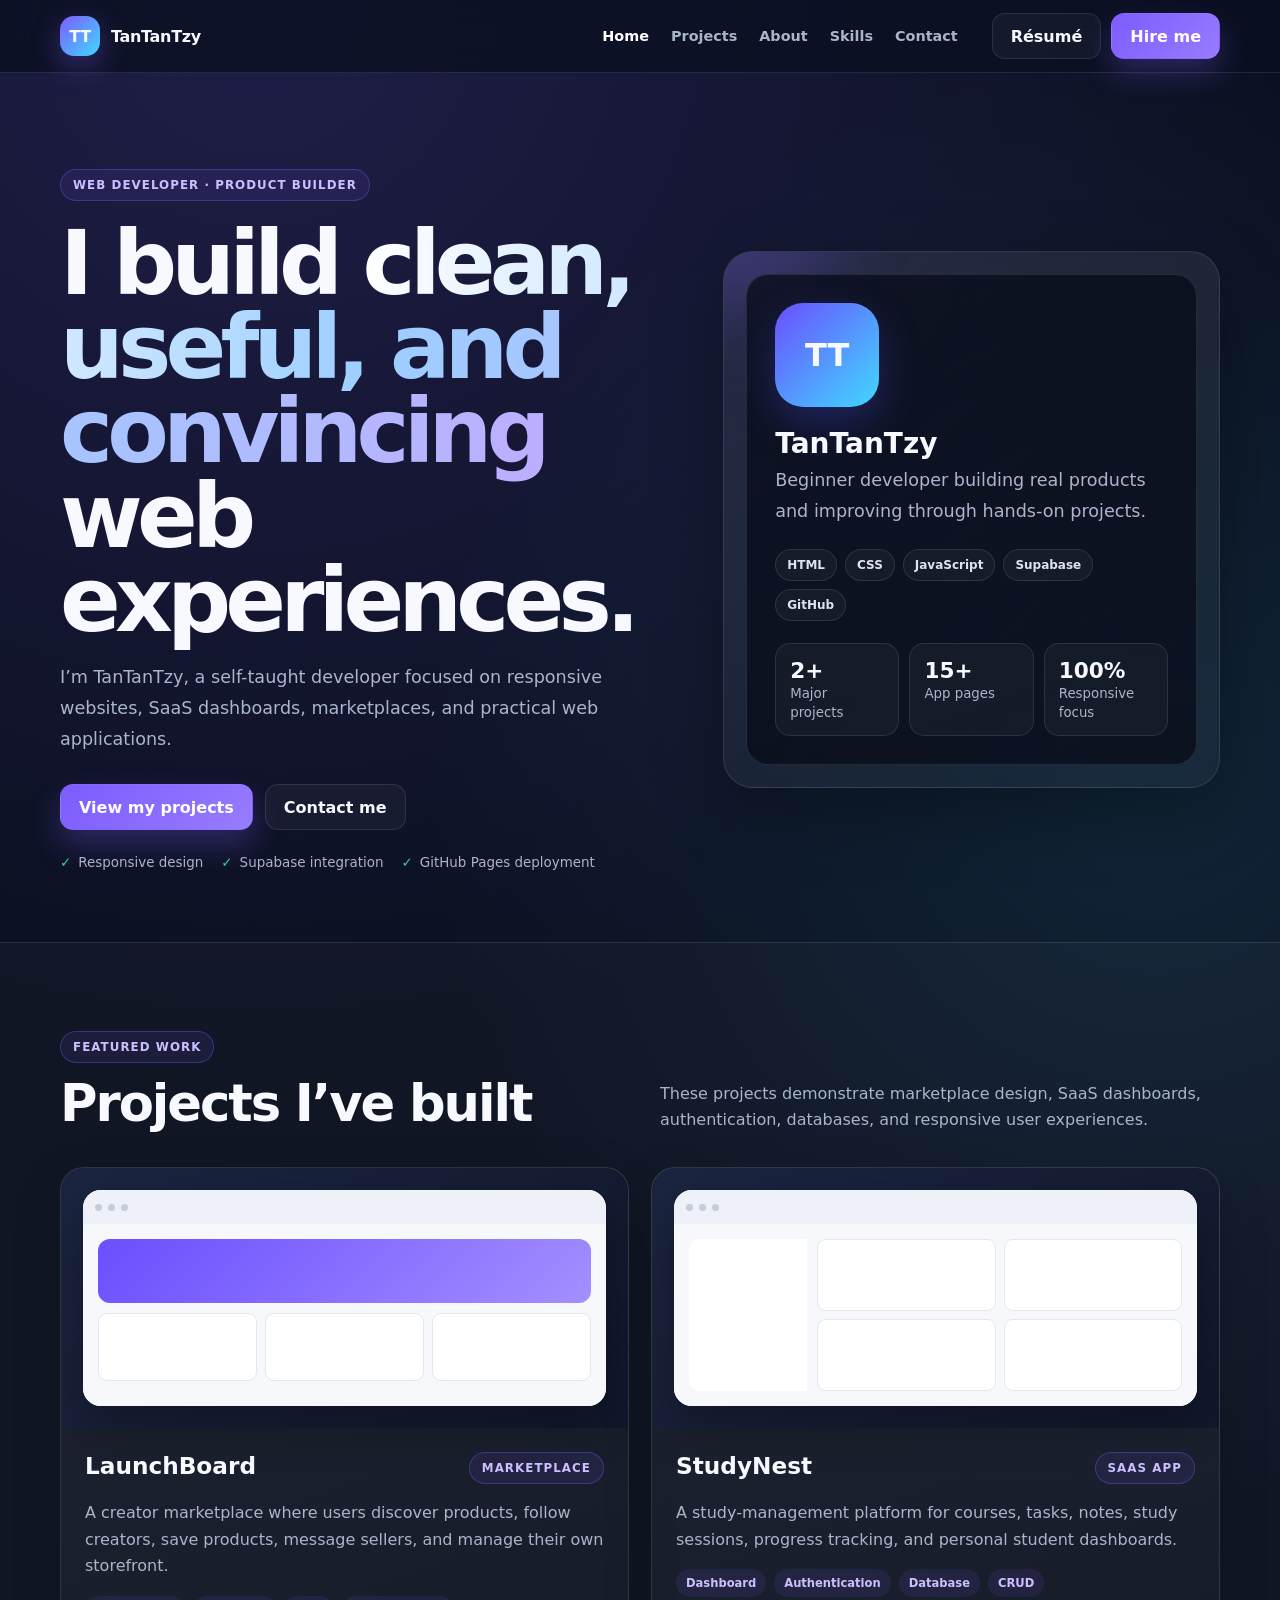
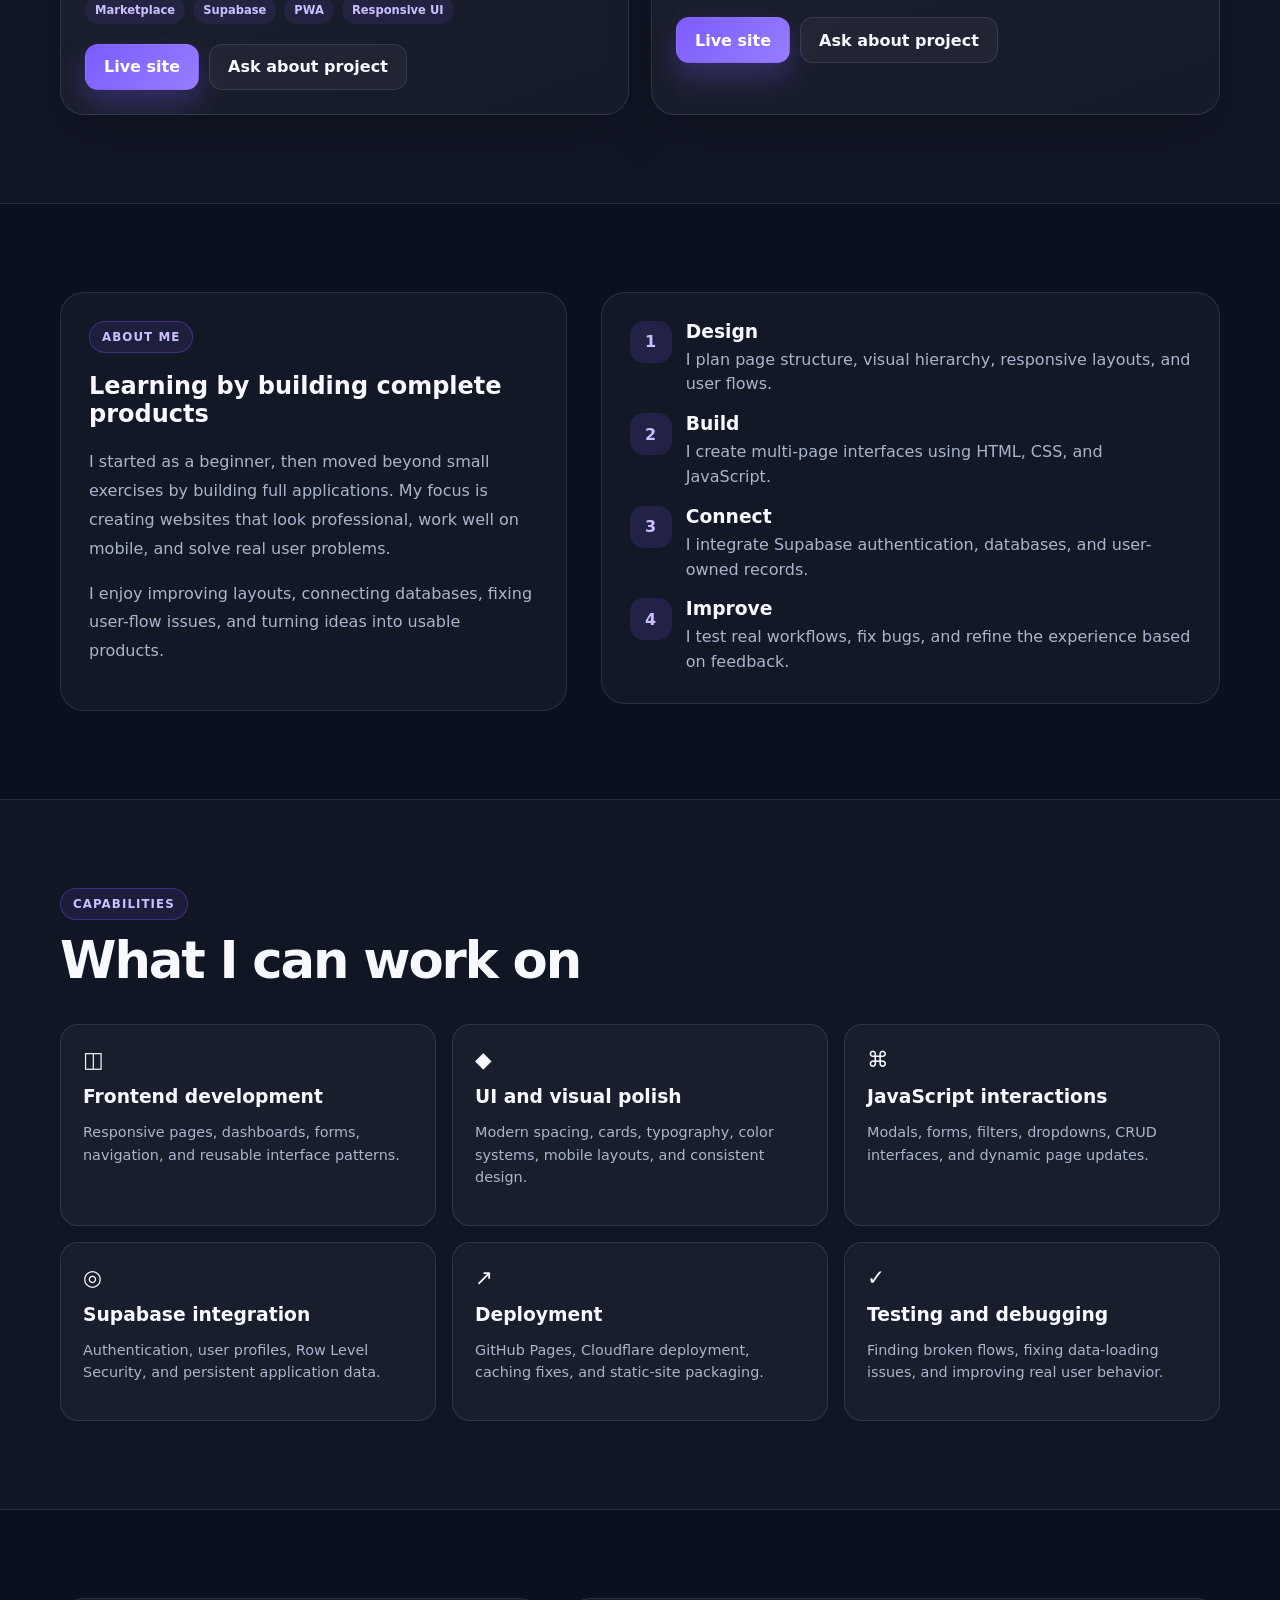
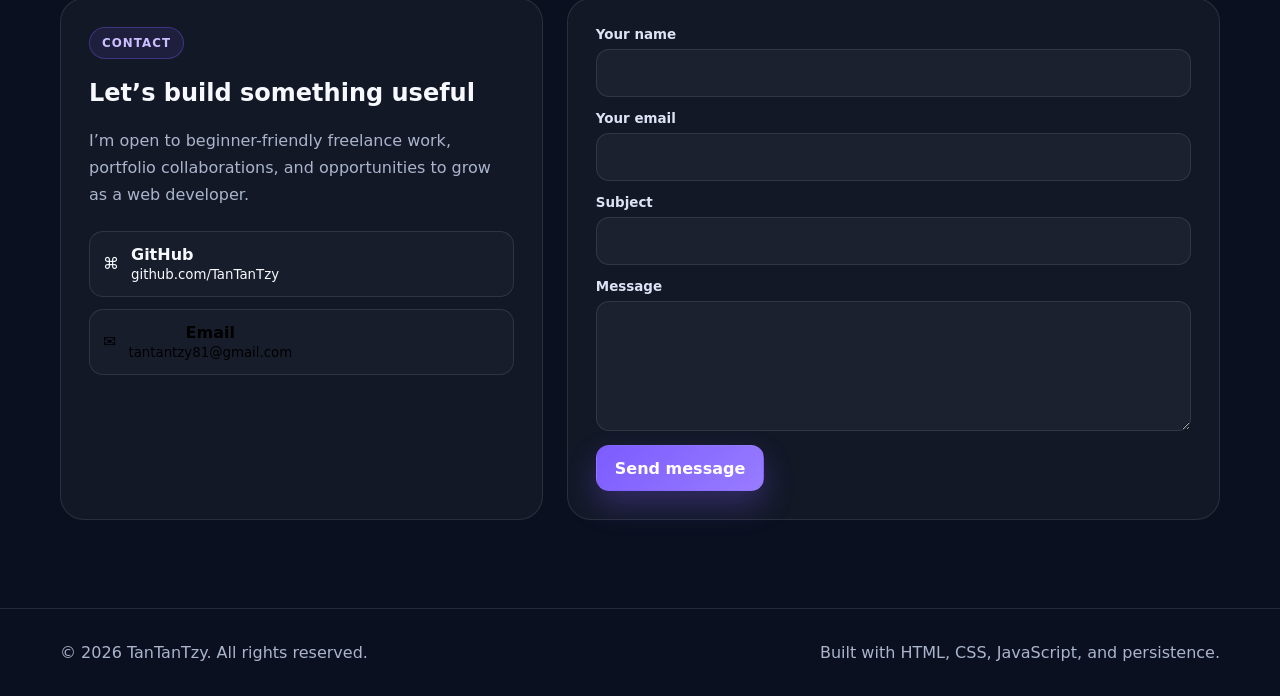
==== index.html @ c4285aac "Add files via upload" ====
<!doctype html>
<html lang="en">
<head>
  <meta charset="utf-8">
  <meta name="viewport" content="width=device-width,initial-scale=1">
  <meta name="description" content="TanTanTzy portfolio — web developer and creator of LaunchBoard and StudyNest.">
  <title>TanTanTzy — Web Developer Portfolio</title>
  <link rel="stylesheet" href="styles.css">
  <script defer src="app.js"></script>
</head>
<body>
<header class="topbar">
  <div class="container nav">
    <a class="brand" href="#home"><span class="brand-mark">TT</span>TanTanTzy</a>
    <nav class="navlinks">
      <a href="#home" class="active">Home</a>
      <a href="#projects">Projects</a>
      <a href="#about">About</a>
      <a href="#skills">Skills</a>
      <a href="#contact">Contact</a>
    </nav>
    <div class="nav-actions">
      <a class="btn btn-secondary" href="resume.html">Résumé</a>
      <a class="btn btn-primary" href="#contact">Hire me</a>
    </div>
  </div>
</header>

<main>
<section class="hero" id="home">
  <div class="container hero-grid">
    <div>
      <span class="eyebrow">Web developer · Product builder</span>
      <h1>I build <span class="gradient-text">clean, useful, and convincing</span> web experiences.</h1>
      <p>I’m TanTanTzy, a self-taught developer focused on responsive websites, SaaS dashboards, marketplaces, and practical web applications.</p>
      <div class="hero-actions">
        <a class="btn btn-primary" href="#projects">View my projects</a>
        <a class="btn btn-secondary" href="#contact">Contact me</a>
      </div>
      <div class="hero-meta">
        <span>Responsive design</span>
        <span>Supabase integration</span>
        <span>GitHub Pages deployment</span>
      </div>
    </div>
    <div class="hero-card">
      <div class="profile-panel">
        <div class="profile-avatar">TT</div>
        <h2>TanTanTzy</h2>
        <p>Beginner developer building real products and improving through hands-on projects.</p>
        <div class="skill-pills">
          <span>HTML</span><span>CSS</span><span>JavaScript</span><span>Supabase</span><span>GitHub</span>
        </div>
        <div class="profile-stats">
          <div class="profile-stat"><strong>2+</strong><small>Major projects</small></div>
          <div class="profile-stat"><strong>15+</strong><small>App pages</small></div>
          <div class="profile-stat"><strong>100%</strong><small>Responsive focus</small></div>
        </div>
      </div>
    </div>
  </div>
</section>

<section class="section section-soft" id="projects">
  <div class="container">
    <div class="section-head">
      <div><span class="eyebrow">Featured work</span><h2>Projects I’ve built</h2></div>
      <p>These projects demonstrate marketplace design, SaaS dashboards, authentication, databases, and responsive user experiences.</p>
    </div>

    <div class="project-grid">
      <article class="project-card">
        <div class="project-visual">
          <div class="browser">
            <div class="browser-bar"><i></i><i></i><i></i></div>
            <div class="browser-body"><div class="lb-hero"></div><div class="lb-grid"><span></span><span></span><span></span></div></div>
          </div>
        </div>
        <div class="project-copy">
          <div class="project-top"><h3>LaunchBoard</h3><span class="eyebrow">Marketplace</span></div>
          <p>A creator marketplace where users discover products, follow creators, save products, message sellers, and manage their own storefront.</p>
          <div class="tags"><span>Marketplace</span><span>Supabase</span><span>PWA</span><span>Responsive UI</span></div>
          <div class="project-actions">
            <a class="btn btn-primary" href="https://launchboard.chayentot.workers.dev" target="_blank" rel="noopener">Live site</a>
            <a class="btn btn-secondary" href="#contact">Ask about project</a>
          </div>
        </div>
      </article>

      <article class="project-card">
        <div class="project-visual">
          <div class="browser">
            <div class="browser-bar"><i></i><i></i><i></i></div>
            <div class="browser-body"><div class="sn-sidebar"></div><div class="sn-main"><span></span><span></span><span></span><span></span></div></div>
          </div>
        </div>
        <div class="project-copy">
          <div class="project-top"><h3>StudyNest</h3><span class="eyebrow">SaaS app</span></div>
          <p>A study-management platform for courses, tasks, notes, study sessions, progress tracking, and personal student dashboards.</p>
          <div class="tags"><span>Dashboard</span><span>Authentication</span><span>Database</span><span>CRUD</span></div>
          <div class="project-actions">
            <a class="btn btn-primary" href="https://tantantzy.github.io/studynest/" target="_blank" rel="noopener">Live site</a>
            <a class="btn btn-secondary" href="#contact">Ask about project</a>
          </div>
        </div>
      </article>
    </div>
  </div>
</section>

<section class="section" id="about">
  <div class="container about-grid">
    <article class="about-card">
      <span class="eyebrow">About me</span>
      <h2>Learning by building complete products</h2>
      <p>I started as a beginner, then moved beyond small exercises by building full applications. My focus is creating websites that look professional, work well on mobile, and solve real user problems.</p>
      <p>I enjoy improving layouts, connecting databases, fixing user-flow issues, and turning ideas into usable products.</p>
    </article>
    <article class="skills-card">
      <div class="timeline">
        <div class="timeline-item"><span class="timeline-dot">1</span><div><h3>Design</h3><p>I plan page structure, visual hierarchy, responsive layouts, and user flows.</p></div></div>
        <div class="timeline-item"><span class="timeline-dot">2</span><div><h3>Build</h3><p>I create multi-page interfaces using HTML, CSS, and JavaScript.</p></div></div>
        <div class="timeline-item"><span class="timeline-dot">3</span><div><h3>Connect</h3><p>I integrate Supabase authentication, databases, and user-owned records.</p></div></div>
        <div class="timeline-item"><span class="timeline-dot">4</span><div><h3>Improve</h3><p>I test real workflows, fix bugs, and refine the experience based on feedback.</p></div></div>
      </div>
    </article>
  </div>
</section>

<section class="section section-soft" id="skills">
  <div class="container">
    <div class="section-head"><div><span class="eyebrow">Capabilities</span><h2>What I can work on</h2></div></div>
    <div class="skills-grid">
      <article class="skill-card"><span>◫</span><h3>Frontend development</h3><p>Responsive pages, dashboards, forms, navigation, and reusable interface patterns.</p></article>
      <article class="skill-card"><span>◆</span><h3>UI and visual polish</h3><p>Modern spacing, cards, typography, color systems, mobile layouts, and consistent design.</p></article>
      <article class="skill-card"><span>⌘</span><h3>JavaScript interactions</h3><p>Modals, forms, filters, dropdowns, CRUD interfaces, and dynamic page updates.</p></article>
      <article class="skill-card"><span>◎</span><h3>Supabase integration</h3><p>Authentication, user profiles, Row Level Security, and persistent application data.</p></article>
      <article class="skill-card"><span>↗</span><h3>Deployment</h3><p>GitHub Pages, Cloudflare deployment, caching fixes, and static-site packaging.</p></article>
      <article class="skill-card"><span>✓</span><h3>Testing and debugging</h3><p>Finding broken flows, fixing data-loading issues, and improving real user behavior.</p></article>
    </div>
  </div>
</section>

<section class="section" id="contact">
  <div class="container contact-grid">
    <article class="contact-card">
      <span class="eyebrow">Contact</span>
      <h2>Let’s build something useful</h2>
      <p>I’m open to beginner-friendly freelance work, portfolio collaborations, and opportunities to grow as a web developer.</p>
      <div class="contact-list">
        <a class="contact-item" href="https://github.com/TanTanTzy" target="_blank" rel="noopener"><span>⌘</span><div><strong>GitHub</strong><br><small>github.com/TanTanTzy</small></div></a>
        <button class="contact-item" id="copyEmail" type="button"><span>✉</span><div><strong>Email</strong><br><small>tantantzy81@gmail.com</small></div></button>
      </div>
    </article>
    <form class="contact-form" id="contactForm">
      <div class="field"><label>Your name</label><input class="input" name="name" required></div>
      <div class="field"><label>Your email</label><input class="input" type="email" name="email" required></div>
      <div class="field"><label>Subject</label><input class="input" name="subject" required></div>
      <div class="field"><label>Message</label><textarea class="input" name="message" required></textarea></div>
      <button class="btn btn-primary" type="submit">Send message</button>
    </form>
  </div>
</section>
</main>

<footer class="footer">
  <div class="container footer-row">
    <span>© 2026 TanTanTzy. All rights reserved.</span>
    <span>Built with HTML, CSS, JavaScript, and persistence.</span>
  </div>
</footer>
</body>
</html>
---- styles.css ----
:root{
  --bg:#0b1020;
  --bg-soft:#11182c;
  --surface:#151d34;
  --surface-2:#1a2440;
  --text:#f7f9ff;
  --muted:#aab5cc;
  --line:rgba(255,255,255,.10);
  --primary:#7c5cff;
  --primary-2:#5e42e8;
  --cyan:#40d9ff;
  --green:#32d296;
  --shadow:0 24px 70px rgba(0,0,0,.32);
  --radius:24px;
}
*{box-sizing:border-box}
html{scroll-behavior:smooth}
body{
  margin:0;
  font-family:Inter,ui-sans-serif,system-ui,-apple-system,BlinkMacSystemFont,"Segoe UI",sans-serif;
  color:var(--text);
  background:
    radial-gradient(circle at 20% 0%,rgba(124,92,255,.18),transparent 26%),
    radial-gradient(circle at 90% 20%,rgba(64,217,255,.10),transparent 22%),
    var(--bg);
}
a{color:inherit;text-decoration:none}
img{display:block;max-width:100%}
button,input,textarea{font:inherit}
button{cursor:pointer}
.container{width:min(1160px,calc(100% - 32px));margin:auto}
.topbar{
  position:sticky;top:0;z-index:50;
  border-bottom:1px solid var(--line);
  background:rgba(11,16,32,.78);
  backdrop-filter:blur(16px);
}
.nav{min-height:72px;display:flex;align-items:center;gap:24px}
.brand{display:flex;align-items:center;gap:11px;font-weight:900;letter-spacing:-.02em}
.brand-mark{
  width:40px;height:40px;border-radius:14px;display:grid;place-items:center;
  background:linear-gradient(135deg,var(--primary),var(--cyan));
  box-shadow:0 10px 28px rgba(124,92,255,.35);
}
.navlinks{display:flex;align-items:center;gap:22px;margin-left:auto}
.navlinks a{font-size:.9rem;color:var(--muted);font-weight:750}
.navlinks a:hover,.navlinks a.active{color:#fff}
.nav-actions{display:flex;align-items:center;gap:10px;margin-left:10px}
.btn{
  min-height:46px;padding:0 18px;border-radius:13px;border:1px solid transparent;
  display:inline-flex;align-items:center;justify-content:center;gap:8px;
  font-weight:850;transition:.2s ease;
}
.btn:hover{transform:translateY(-2px)}
.btn-primary{background:linear-gradient(135deg,var(--primary),#987cff);color:#fff;box-shadow:0 14px 30px rgba(124,92,255,.28)}
.btn-secondary{border-color:var(--line);background:rgba(255,255,255,.04)}
.btn-ghost{background:transparent;border-color:var(--line)}
.hero{padding:96px 0 72px;overflow:hidden}
.hero-grid{display:grid;grid-template-columns:1.1fr .9fr;gap:56px;align-items:center}
.eyebrow{
  display:inline-flex;align-items:center;gap:8px;
  padding:8px 12px;border:1px solid rgba(124,92,255,.35);
  border-radius:999px;background:rgba(124,92,255,.10);
  color:#cbbfff;font-size:.74rem;font-weight:900;letter-spacing:.09em;text-transform:uppercase
}
.hero h1{font-size:clamp(3rem,7vw,5.8rem);line-height:.94;letter-spacing:-.065em;margin:20px 0}
.gradient-text{
  background:linear-gradient(90deg,#fff 0%,#9dcfff 45%,#bcaeff 100%);
  -webkit-background-clip:text;background-clip:text;color:transparent;
}
.hero p{max-width:650px;color:var(--muted);font-size:1.1rem;line-height:1.75}
.hero-actions{display:flex;flex-wrap:wrap;gap:12px;margin-top:30px}
.hero-meta{display:flex;flex-wrap:wrap;gap:18px;margin-top:25px;color:var(--muted);font-size:.84rem}
.hero-meta span::before{content:"✓";color:var(--green);font-weight:900;margin-right:7px}
.hero-card{
  position:relative;padding:22px;border:1px solid var(--line);border-radius:30px;
  background:linear-gradient(160deg,rgba(255,255,255,.08),rgba(255,255,255,.03));
  box-shadow:var(--shadow);overflow:hidden
}
.hero-card::before{
  content:"";position:absolute;inset:-30% auto auto -20%;width:220px;height:220px;border-radius:50%;
  background:rgba(124,92,255,.24);filter:blur(35px)
}
.profile-panel{position:relative;z-index:1;padding:28px;border-radius:22px;background:rgba(8,12,26,.76);border:1px solid var(--line)}
.profile-avatar{
  width:104px;height:104px;border-radius:28px;display:grid;place-items:center;
  background:linear-gradient(135deg,#6b4eff,#40d9ff);font-size:2rem;font-weight:900;
  box-shadow:0 16px 42px rgba(80,80,255,.28)
}
.profile-panel h2{font-size:1.75rem;margin:20px 0 5px}
.profile-panel p{margin:0;color:var(--muted)}
.skill-pills{display:flex;flex-wrap:wrap;gap:8px;margin-top:22px}
.skill-pills span{padding:8px 11px;border:1px solid var(--line);border-radius:999px;background:rgba(255,255,255,.04);font-size:.75rem;font-weight:800;color:#dce3f5}
.profile-stats{display:grid;grid-template-columns:repeat(3,1fr);gap:10px;margin-top:22px}
.profile-stat{padding:14px;border-radius:15px;background:rgba(255,255,255,.04);border:1px solid var(--line)}
.profile-stat strong{display:block;font-size:1.35rem}
.profile-stat small{color:var(--muted)}
.section{padding:88px 0}
.section-soft{background:rgba(255,255,255,.025);border-top:1px solid var(--line);border-bottom:1px solid var(--line)}
.section-head{display:flex;align-items:flex-end;justify-content:space-between;gap:22px;margin-bottom:34px}
.section-head h2{font-size:clamp(2rem,4vw,3.2rem);letter-spacing:-.04em;margin:10px 0 0}
.section-head p{max-width:560px;color:var(--muted);line-height:1.65;margin:0}
.project-grid{display:grid;grid-template-columns:repeat(2,1fr);gap:22px}
.project-card{
  overflow:hidden;border:1px solid var(--line);border-radius:var(--radius);
  background:linear-gradient(160deg,rgba(255,255,255,.06),rgba(255,255,255,.025));
  box-shadow:0 18px 50px rgba(0,0,0,.18);transition:.25s ease
}
.project-card:hover{transform:translateY(-5px);border-color:rgba(124,92,255,.45)}
.project-visual{height:260px;padding:22px;background:linear-gradient(135deg,#1b2540,#11182c);display:grid;place-items:center}
.browser{
  width:100%;height:100%;border-radius:18px;background:#fff;overflow:hidden;box-shadow:0 18px 45px rgba(0,0,0,.3)
}
.browser-bar{height:34px;background:#eef1f7;display:flex;align-items:center;gap:6px;padding:0 12px}
.browser-bar i{width:7px;height:7px;border-radius:50%;background:#c6ccda}
.browser-body{height:calc(100% - 34px);padding:15px;background:#f6f8fc}
.lb-hero{height:42%;border-radius:12px;background:linear-gradient(135deg,#6b4eff,#a48fff);margin-bottom:10px}
.lb-grid{display:grid;grid-template-columns:repeat(3,1fr);gap:8px}
.lb-grid span{height:68px;border-radius:9px;background:#fff;border:1px solid #e2e7f0}
.sn-sidebar{width:24%;height:100%;float:left;background:#fff;border-radius:10px 0 0 10px}
.sn-main{margin-left:26%;height:100%;display:grid;grid-template-columns:repeat(2,1fr);gap:8px}
.sn-main span{border-radius:9px;background:#fff;border:1px solid #e2e7f0}
.project-copy{padding:24px}
.project-top{display:flex;align-items:start;justify-content:space-between;gap:12px}
.project-top h3{font-size:1.45rem;margin:0}
.project-copy p{color:var(--muted);line-height:1.65}
.tags{display:flex;flex-wrap:wrap;gap:8px;margin-top:15px}
.tags span{padding:7px 10px;border-radius:999px;background:rgba(124,92,255,.10);color:#cbbfff;font-size:.72rem;font-weight:850}
.project-actions{display:flex;gap:10px;margin-top:20px}
.about-grid{display:grid;grid-template-columns:.9fr 1.1fr;gap:34px;align-items:start}
.about-card,.skills-card{padding:28px;border:1px solid var(--line);border-radius:var(--radius);background:rgba(255,255,255,.035)}
.about-card p{color:var(--muted);line-height:1.8}
.timeline{display:grid;gap:16px}
.timeline-item{display:grid;grid-template-columns:42px 1fr;gap:14px}
.timeline-dot{width:42px;height:42px;border-radius:14px;display:grid;place-items:center;background:rgba(124,92,255,.15);color:#cbbfff;font-weight:900}
.timeline-item h3{margin:0 0 6px}
.timeline-item p{margin:0;color:var(--muted);line-height:1.55}
.skills-grid{display:grid;grid-template-columns:repeat(3,1fr);gap:16px}
.skill-card{padding:22px;border:1px solid var(--line);border-radius:18px;background:rgba(255,255,255,.035)}
.skill-card span{font-size:1.35rem}
.skill-card h3{margin:14px 0 8px}
.skill-card p{color:var(--muted);font-size:.9rem;line-height:1.55}
.contact-grid{display:grid;grid-template-columns:.85fr 1.15fr;gap:24px}
.contact-card,.contact-form{padding:28px;border:1px solid var(--line);border-radius:var(--radius);background:rgba(255,255,255,.035)}
.contact-card p{color:var(--muted);line-height:1.7}
.contact-list{display:grid;gap:12px;margin-top:22px}
.contact-item{display:flex;align-items:center;gap:12px;padding:13px;border:1px solid var(--line);border-radius:14px;background:rgba(255,255,255,.025)}
.field{display:grid;gap:7px;margin-bottom:14px}
.field label{font-size:.84rem;font-weight:800;color:#dbe3f4}
.input{width:100%;min-height:48px;border:1px solid var(--line);border-radius:13px;background:rgba(255,255,255,.04);color:#fff;padding:0 14px;outline:none}
textarea.input{min-height:130px;padding:13px;resize:vertical}
.input:focus{border-color:rgba(124,92,255,.75);box-shadow:0 0 0 4px rgba(124,92,255,.12)}
.footer{padding:34px 0;border-top:1px solid var(--line);color:var(--muted)}
.footer-row{display:flex;align-items:center;justify-content:space-between;gap:18px}
.mobile-menu{display:none}
@media(max-width:920px){
  .hero-grid,.about-grid,.contact-grid{grid-template-columns:1fr}
  .project-grid{grid-template-columns:1fr}
  .skills-grid{grid-template-columns:repeat(2,1fr)}
}
@media(max-width:760px){
  .navlinks{display:none}
  .mobile-menu{display:inline-flex}
  .hero{padding-top:60px}
  .hero h1{font-size:3rem}
  .section-head{align-items:flex-start;flex-direction:column}
  .skills-grid{grid-template-columns:1fr}
  .profile-stats{grid-template-columns:1fr}
  .footer-row{align-items:flex-start;flex-direction:column}
  .nav-actions .btn-secondary{display:none}
}
@media(max-width:460px){
  .container{width:min(100% - 22px,1160px)}
  .hero h1{font-size:2.5rem}
  .project-actions,.hero-actions{display:grid}
  .project-actions .btn,.hero-actions .btn{width:100%}
}
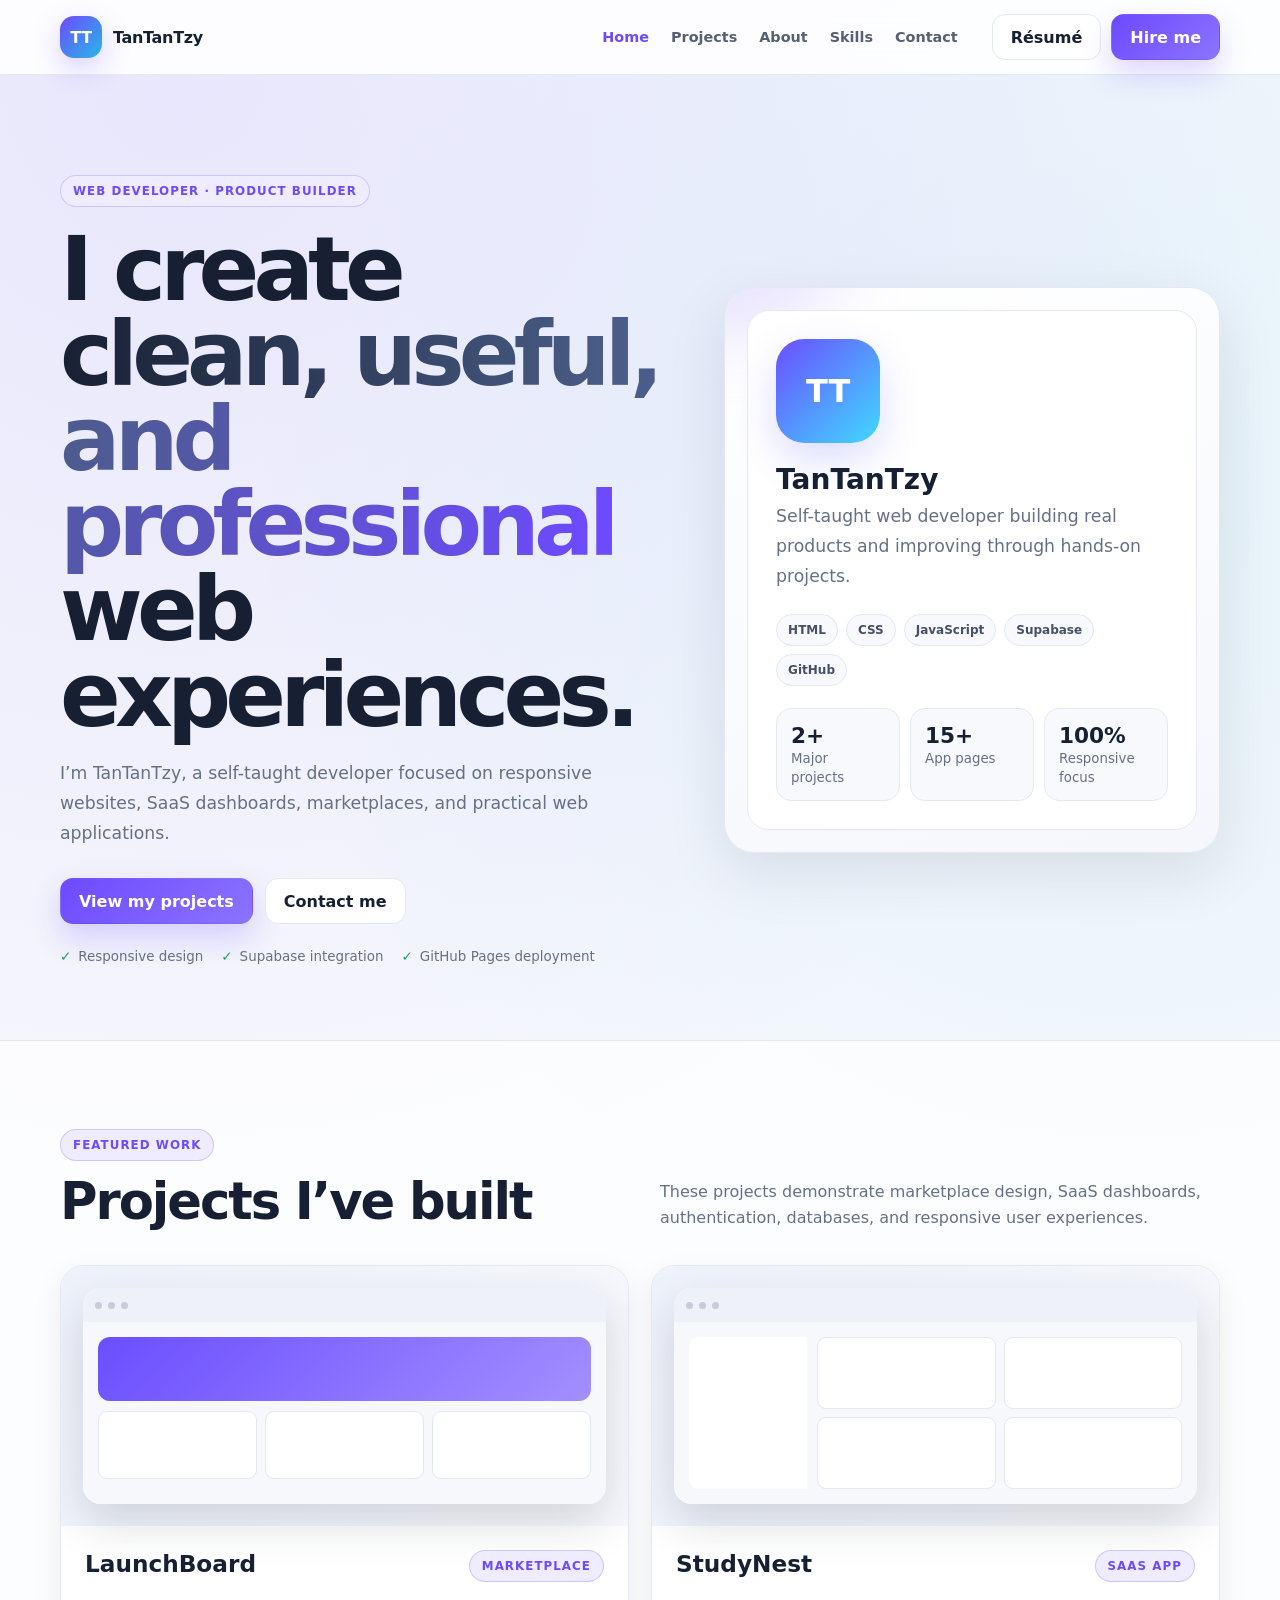
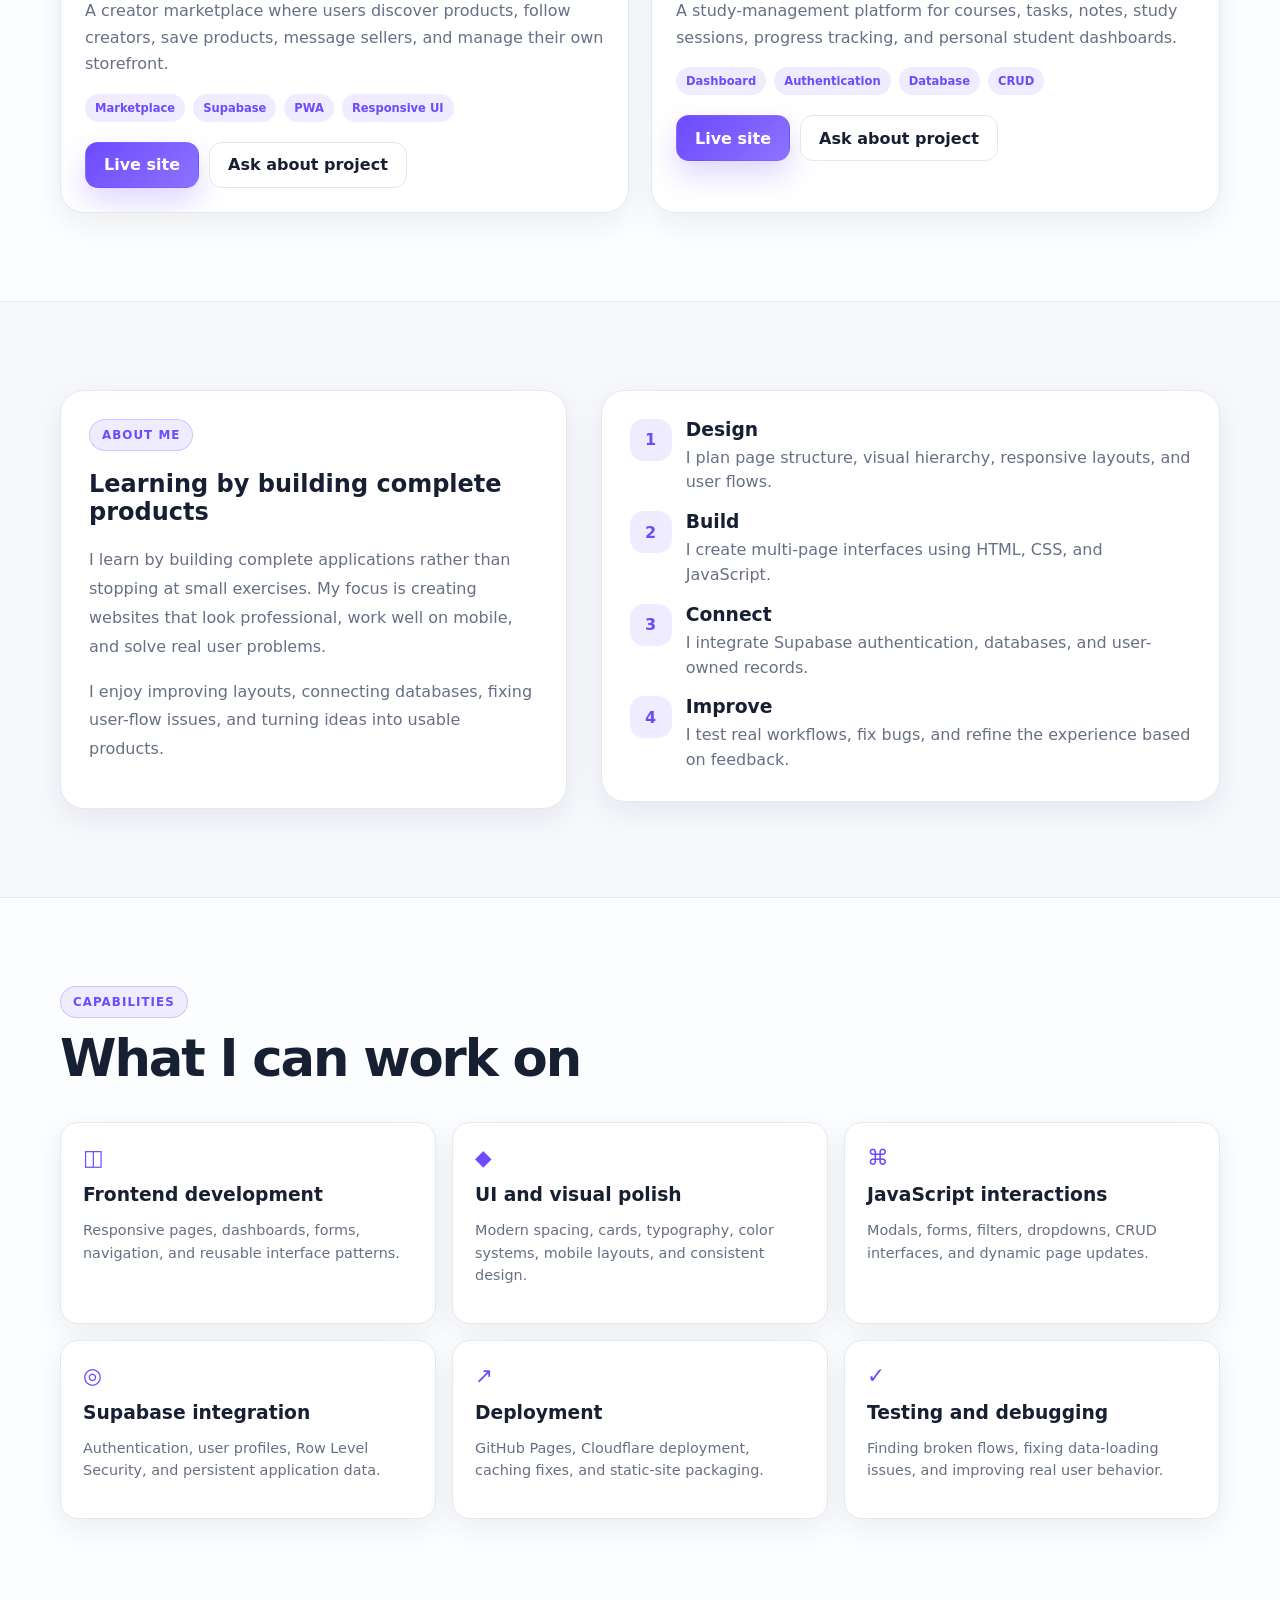
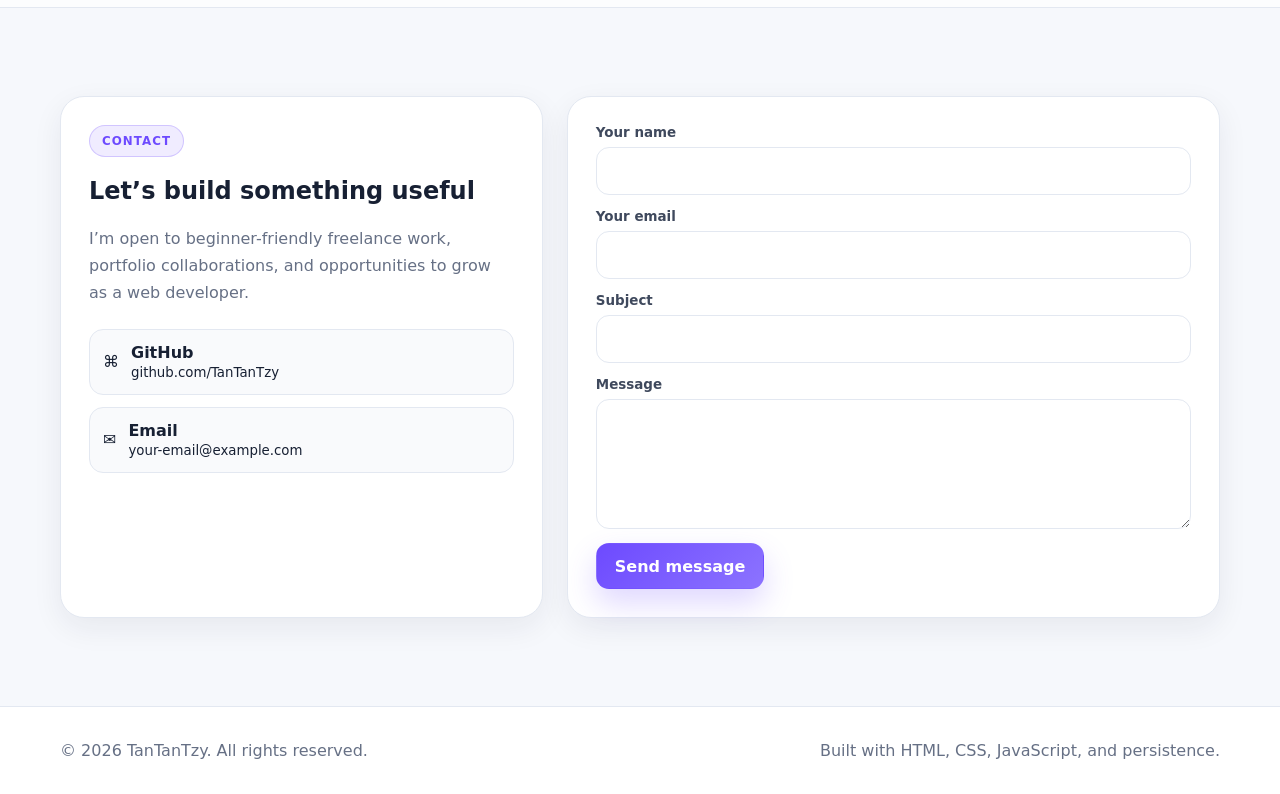
==== commit c79847f8: "Add files via upload" ====
--- a/index.html
+++ b/index.html
@@ -31,7 +31,7 @@
   <div class="container hero-grid">
     <div>
       <span class="eyebrow">Web developer · Product builder</span>
-      <h1>I build <span class="gradient-text">clean, useful, and convincing</span> web experiences.</h1>
+      <h1>I create <span class="gradient-text">clean, useful, and professional</span> web experiences.</h1>
       <p>I’m TanTanTzy, a self-taught developer focused on responsive websites, SaaS dashboards, marketplaces, and practical web applications.</p>
       <div class="hero-actions">
         <a class="btn btn-primary" href="#projects">View my projects</a>
@@ -47,7 +47,7 @@
       <div class="profile-panel">
         <div class="profile-avatar">TT</div>
         <h2>TanTanTzy</h2>
-        <p>Beginner developer building real products and improving through hands-on projects.</p>
+        <p>Self-taught web developer building real products and improving through hands-on projects.</p>
         <div class="skill-pills">
           <span>HTML</span><span>CSS</span><span>JavaScript</span><span>Supabase</span><span>GitHub</span>
         </div>
@@ -113,7 +113,7 @@
     <article class="about-card">
       <span class="eyebrow">About me</span>
       <h2>Learning by building complete products</h2>
-      <p>I started as a beginner, then moved beyond small exercises by building full applications. My focus is creating websites that look professional, work well on mobile, and solve real user problems.</p>
+      <p>I learn by building complete applications rather than stopping at small exercises. My focus is creating websites that look professional, work well on mobile, and solve real user problems.</p>
       <p>I enjoy improving layouts, connecting databases, fixing user-flow issues, and turning ideas into usable products.</p>
     </article>
     <article class="skills-card">
@@ -149,7 +149,7 @@
       <p>I’m open to beginner-friendly freelance work, portfolio collaborations, and opportunities to grow as a web developer.</p>
       <div class="contact-list">
         <a class="contact-item" href="https://github.com/TanTanTzy" target="_blank" rel="noopener"><span>⌘</span><div><strong>GitHub</strong><br><small>github.com/TanTanTzy</small></div></a>
-        <button class="contact-item" id="copyEmail" type="button"><span>✉</span><div><strong>Email</strong><br><small>tantantzy81@gmail.com</small></div></button>
+        <button class="contact-item" id="copyEmail" type="button"><span>✉</span><div><strong>Email</strong><br><small>your-email@example.com</small></div></button>
       </div>
     </article>
     <form class="contact-form" id="contactForm">
--- a/styles.css
+++ b/styles.css
@@ -1,17 +1,18 @@
 
 :root{
-  --bg:#0b1020;
-  --bg-soft:#11182c;
-  --surface:#151d34;
-  --surface-2:#1a2440;
-  --text:#f7f9ff;
-  --muted:#aab5cc;
-  --line:rgba(255,255,255,.10);
-  --primary:#7c5cff;
-  --primary-2:#5e42e8;
-  --cyan:#40d9ff;
-  --green:#32d296;
-  --shadow:0 24px 70px rgba(0,0,0,.32);
+  --bg:#f6f8fc;
+  --bg-soft:#ffffff;
+  --surface:#ffffff;
+  --surface-2:#eef3fb;
+  --text:#172033;
+  --muted:#667085;
+  --line:#e3e8f1;
+  --primary:#6d4aff;
+  --primary-2:#5736e8;
+  --cyan:#27b8e6;
+  --green:#1f9d68;
+  --shadow:0 20px 60px rgba(23,32,51,.10);
+  --shadow-soft:0 10px 30px rgba(23,32,51,.07);
   --radius:24px;
 }
 *{box-sizing:border-box}
@@ -21,8 +22,8 @@
   font-family:Inter,ui-sans-serif,system-ui,-apple-system,BlinkMacSystemFont,"Segoe UI",sans-serif;
   color:var(--text);
   background:
-    radial-gradient(circle at 20% 0%,rgba(124,92,255,.18),transparent 26%),
-    radial-gradient(circle at 90% 20%,rgba(64,217,255,.10),transparent 22%),
+    radial-gradient(circle at 14% 2%,rgba(109,74,255,.10),transparent 28%),
+    radial-gradient(circle at 88% 12%,rgba(39,184,230,.08),transparent 24%),
     var(--bg);
 }
 a{color:inherit;text-decoration:none}
@@ -32,20 +33,20 @@
 .container{width:min(1160px,calc(100% - 32px));margin:auto}
 .topbar{
   position:sticky;top:0;z-index:50;
-  border-bottom:1px solid var(--line);
-  background:rgba(11,16,32,.78);
+  border-bottom:1px solid rgba(227,232,241,.9);
+  background:rgba(255,255,255,.88);
   backdrop-filter:blur(16px);
 }
-.nav{min-height:72px;display:flex;align-items:center;gap:24px}
+.nav{min-height:74px;display:flex;align-items:center;gap:24px}
 .brand{display:flex;align-items:center;gap:11px;font-weight:900;letter-spacing:-.02em}
 .brand-mark{
-  width:40px;height:40px;border-radius:14px;display:grid;place-items:center;
-  background:linear-gradient(135deg,var(--primary),var(--cyan));
-  box-shadow:0 10px 28px rgba(124,92,255,.35);
+  width:42px;height:42px;border-radius:14px;display:grid;place-items:center;
+  background:linear-gradient(135deg,var(--primary),var(--cyan));color:#fff;
+  box-shadow:0 10px 28px rgba(109,74,255,.25);
 }
 .navlinks{display:flex;align-items:center;gap:22px;margin-left:auto}
-.navlinks a{font-size:.9rem;color:var(--muted);font-weight:750}
-.navlinks a:hover,.navlinks a.active{color:#fff}
+.navlinks a{font-size:.9rem;color:#566074;font-weight:750}
+.navlinks a:hover,.navlinks a.active{color:var(--primary)}
 .nav-actions{display:flex;align-items:center;gap:10px;margin-left:10px}
 .btn{
   min-height:46px;padding:0 18px;border-radius:13px;border:1px solid transparent;
@@ -53,65 +54,66 @@
   font-weight:850;transition:.2s ease;
 }
 .btn:hover{transform:translateY(-2px)}
-.btn-primary{background:linear-gradient(135deg,var(--primary),#987cff);color:#fff;box-shadow:0 14px 30px rgba(124,92,255,.28)}
-.btn-secondary{border-color:var(--line);background:rgba(255,255,255,.04)}
+.btn-primary{
+  background:linear-gradient(135deg,var(--primary),#8c73ff);color:#fff;
+  box-shadow:0 14px 30px rgba(109,74,255,.22)
+}
+.btn-primary:hover{background:linear-gradient(135deg,var(--primary-2),#7b62f0)}
+.btn-secondary{border-color:var(--line);background:#fff;color:var(--text)}
 .btn-ghost{background:transparent;border-color:var(--line)}
-.hero{padding:96px 0 72px;overflow:hidden}
-.hero-grid{display:grid;grid-template-columns:1.1fr .9fr;gap:56px;align-items:center}
+.hero{padding:100px 0 76px;overflow:hidden}
+.hero-grid{display:grid;grid-template-columns:1.1fr .9fr;gap:58px;align-items:center}
 .eyebrow{
   display:inline-flex;align-items:center;gap:8px;
-  padding:8px 12px;border:1px solid rgba(124,92,255,.35);
-  border-radius:999px;background:rgba(124,92,255,.10);
-  color:#cbbfff;font-size:.74rem;font-weight:900;letter-spacing:.09em;text-transform:uppercase
+  padding:8px 12px;border:1px solid rgba(109,74,255,.24);
+  border-radius:999px;background:#f0ecff;
+  color:var(--primary);font-size:.74rem;font-weight:900;letter-spacing:.09em;text-transform:uppercase
 }
-.hero h1{font-size:clamp(3rem,7vw,5.8rem);line-height:.94;letter-spacing:-.065em;margin:20px 0}
+.hero h1{font-size:clamp(3rem,7vw,5.7rem);line-height:.95;letter-spacing:-.065em;margin:20px 0}
 .gradient-text{
-  background:linear-gradient(90deg,#fff 0%,#9dcfff 45%,#bcaeff 100%);
+  background:linear-gradient(90deg,#172033 0%,#4a5d87 42%,#6d4aff 100%);
   -webkit-background-clip:text;background-clip:text;color:transparent;
 }
-.hero p{max-width:650px;color:var(--muted);font-size:1.1rem;line-height:1.75}
+.hero p{max-width:650px;color:var(--muted);font-size:1.08rem;line-height:1.75}
 .hero-actions{display:flex;flex-wrap:wrap;gap:12px;margin-top:30px}
 .hero-meta{display:flex;flex-wrap:wrap;gap:18px;margin-top:25px;color:var(--muted);font-size:.84rem}
 .hero-meta span::before{content:"✓";color:var(--green);font-weight:900;margin-right:7px}
 .hero-card{
   position:relative;padding:22px;border:1px solid var(--line);border-radius:30px;
-  background:linear-gradient(160deg,rgba(255,255,255,.08),rgba(255,255,255,.03));
+  background:linear-gradient(160deg,#fff,#f5f7fc);
   box-shadow:var(--shadow);overflow:hidden
 }
 .hero-card::before{
   content:"";position:absolute;inset:-30% auto auto -20%;width:220px;height:220px;border-radius:50%;
-  background:rgba(124,92,255,.24);filter:blur(35px)
+  background:rgba(109,74,255,.15);filter:blur(35px)
 }
-.profile-panel{position:relative;z-index:1;padding:28px;border-radius:22px;background:rgba(8,12,26,.76);border:1px solid var(--line)}
+.profile-panel{position:relative;z-index:1;padding:28px;border-radius:22px;background:#fff;border:1px solid var(--line)}
 .profile-avatar{
   width:104px;height:104px;border-radius:28px;display:grid;place-items:center;
-  background:linear-gradient(135deg,#6b4eff,#40d9ff);font-size:2rem;font-weight:900;
-  box-shadow:0 16px 42px rgba(80,80,255,.28)
+  background:linear-gradient(135deg,#6b4eff,#40d9ff);color:#fff;font-size:2rem;font-weight:900;
+  box-shadow:0 16px 42px rgba(80,80,255,.20)
 }
 .profile-panel h2{font-size:1.75rem;margin:20px 0 5px}
 .profile-panel p{margin:0;color:var(--muted)}
 .skill-pills{display:flex;flex-wrap:wrap;gap:8px;margin-top:22px}
-.skill-pills span{padding:8px 11px;border:1px solid var(--line);border-radius:999px;background:rgba(255,255,255,.04);font-size:.75rem;font-weight:800;color:#dce3f5}
+.skill-pills span{padding:8px 11px;border:1px solid var(--line);border-radius:999px;background:#f8f9fc;font-size:.75rem;font-weight:800;color:#465067}
 .profile-stats{display:grid;grid-template-columns:repeat(3,1fr);gap:10px;margin-top:22px}
-.profile-stat{padding:14px;border-radius:15px;background:rgba(255,255,255,.04);border:1px solid var(--line)}
+.profile-stat{padding:14px;border-radius:15px;background:#f8f9fc;border:1px solid var(--line)}
 .profile-stat strong{display:block;font-size:1.35rem}
 .profile-stat small{color:var(--muted)}
 .section{padding:88px 0}
-.section-soft{background:rgba(255,255,255,.025);border-top:1px solid var(--line);border-bottom:1px solid var(--line)}
+.section-soft{background:rgba(255,255,255,.72);border-top:1px solid var(--line);border-bottom:1px solid var(--line)}
 .section-head{display:flex;align-items:flex-end;justify-content:space-between;gap:22px;margin-bottom:34px}
 .section-head h2{font-size:clamp(2rem,4vw,3.2rem);letter-spacing:-.04em;margin:10px 0 0}
 .section-head p{max-width:560px;color:var(--muted);line-height:1.65;margin:0}
 .project-grid{display:grid;grid-template-columns:repeat(2,1fr);gap:22px}
 .project-card{
   overflow:hidden;border:1px solid var(--line);border-radius:var(--radius);
-  background:linear-gradient(160deg,rgba(255,255,255,.06),rgba(255,255,255,.025));
-  box-shadow:0 18px 50px rgba(0,0,0,.18);transition:.25s ease
+  background:#fff;box-shadow:var(--shadow-soft);transition:.25s ease
 }
-.project-card:hover{transform:translateY(-5px);border-color:rgba(124,92,255,.45)}
-.project-visual{height:260px;padding:22px;background:linear-gradient(135deg,#1b2540,#11182c);display:grid;place-items:center}
-.browser{
-  width:100%;height:100%;border-radius:18px;background:#fff;overflow:hidden;box-shadow:0 18px 45px rgba(0,0,0,.3)
-}
+.project-card:hover{transform:translateY(-5px);border-color:rgba(109,74,255,.35);box-shadow:var(--shadow)}
+.project-visual{height:260px;padding:22px;background:linear-gradient(135deg,#eef2fb,#f8f9fc);display:grid;place-items:center}
+.browser{width:100%;height:100%;border-radius:18px;background:#fff;overflow:hidden;box-shadow:0 18px 45px rgba(23,32,51,.16)}
 .browser-bar{height:34px;background:#eef1f7;display:flex;align-items:center;gap:6px;padding:0 12px}
 .browser-bar i{width:7px;height:7px;border-radius:50%;background:#c6ccda}
 .browser-body{height:calc(100% - 34px);padding:15px;background:#f6f8fc}
@@ -126,32 +128,33 @@
 .project-top h3{font-size:1.45rem;margin:0}
 .project-copy p{color:var(--muted);line-height:1.65}
 .tags{display:flex;flex-wrap:wrap;gap:8px;margin-top:15px}
-.tags span{padding:7px 10px;border-radius:999px;background:rgba(124,92,255,.10);color:#cbbfff;font-size:.72rem;font-weight:850}
+.tags span{padding:7px 10px;border-radius:999px;background:#f0ecff;color:var(--primary);font-size:.72rem;font-weight:850}
 .project-actions{display:flex;gap:10px;margin-top:20px}
 .about-grid{display:grid;grid-template-columns:.9fr 1.1fr;gap:34px;align-items:start}
-.about-card,.skills-card{padding:28px;border:1px solid var(--line);border-radius:var(--radius);background:rgba(255,255,255,.035)}
+.about-card,.skills-card,.contact-card,.contact-form{
+  padding:28px;border:1px solid var(--line);border-radius:var(--radius);background:#fff;box-shadow:var(--shadow-soft)
+}
 .about-card p{color:var(--muted);line-height:1.8}
 .timeline{display:grid;gap:16px}
 .timeline-item{display:grid;grid-template-columns:42px 1fr;gap:14px}
-.timeline-dot{width:42px;height:42px;border-radius:14px;display:grid;place-items:center;background:rgba(124,92,255,.15);color:#cbbfff;font-weight:900}
+.timeline-dot{width:42px;height:42px;border-radius:14px;display:grid;place-items:center;background:#f0ecff;color:var(--primary);font-weight:900}
 .timeline-item h3{margin:0 0 6px}
 .timeline-item p{margin:0;color:var(--muted);line-height:1.55}
 .skills-grid{display:grid;grid-template-columns:repeat(3,1fr);gap:16px}
-.skill-card{padding:22px;border:1px solid var(--line);border-radius:18px;background:rgba(255,255,255,.035)}
-.skill-card span{font-size:1.35rem}
+.skill-card{padding:22px;border:1px solid var(--line);border-radius:18px;background:#fff;box-shadow:var(--shadow-soft)}
+.skill-card span{font-size:1.35rem;color:var(--primary)}
 .skill-card h3{margin:14px 0 8px}
 .skill-card p{color:var(--muted);font-size:.9rem;line-height:1.55}
 .contact-grid{display:grid;grid-template-columns:.85fr 1.15fr;gap:24px}
-.contact-card,.contact-form{padding:28px;border:1px solid var(--line);border-radius:var(--radius);background:rgba(255,255,255,.035)}
 .contact-card p{color:var(--muted);line-height:1.7}
 .contact-list{display:grid;gap:12px;margin-top:22px}
-.contact-item{display:flex;align-items:center;gap:12px;padding:13px;border:1px solid var(--line);border-radius:14px;background:rgba(255,255,255,.025)}
+.contact-item{display:flex;align-items:center;gap:12px;padding:13px;border:1px solid var(--line);border-radius:14px;background:#f9fafc;color:var(--text);text-align:left}
 .field{display:grid;gap:7px;margin-bottom:14px}
-.field label{font-size:.84rem;font-weight:800;color:#dbe3f4}
-.input{width:100%;min-height:48px;border:1px solid var(--line);border-radius:13px;background:rgba(255,255,255,.04);color:#fff;padding:0 14px;outline:none}
+.field label{font-size:.84rem;font-weight:800;color:#3f495d}
+.input{width:100%;min-height:48px;border:1px solid var(--line);border-radius:13px;background:#fff;color:var(--text);padding:0 14px;outline:none}
 textarea.input{min-height:130px;padding:13px;resize:vertical}
-.input:focus{border-color:rgba(124,92,255,.75);box-shadow:0 0 0 4px rgba(124,92,255,.12)}
-.footer{padding:34px 0;border-top:1px solid var(--line);color:var(--muted)}
+.input:focus{border-color:rgba(109,74,255,.65);box-shadow:0 0 0 4px rgba(109,74,255,.10)}
+.footer{padding:34px 0;border-top:1px solid var(--line);color:var(--muted);background:#fff}
 .footer-row{display:flex;align-items:center;justify-content:space-between;gap:18px}
 .mobile-menu{display:none}
 @media(max-width:920px){
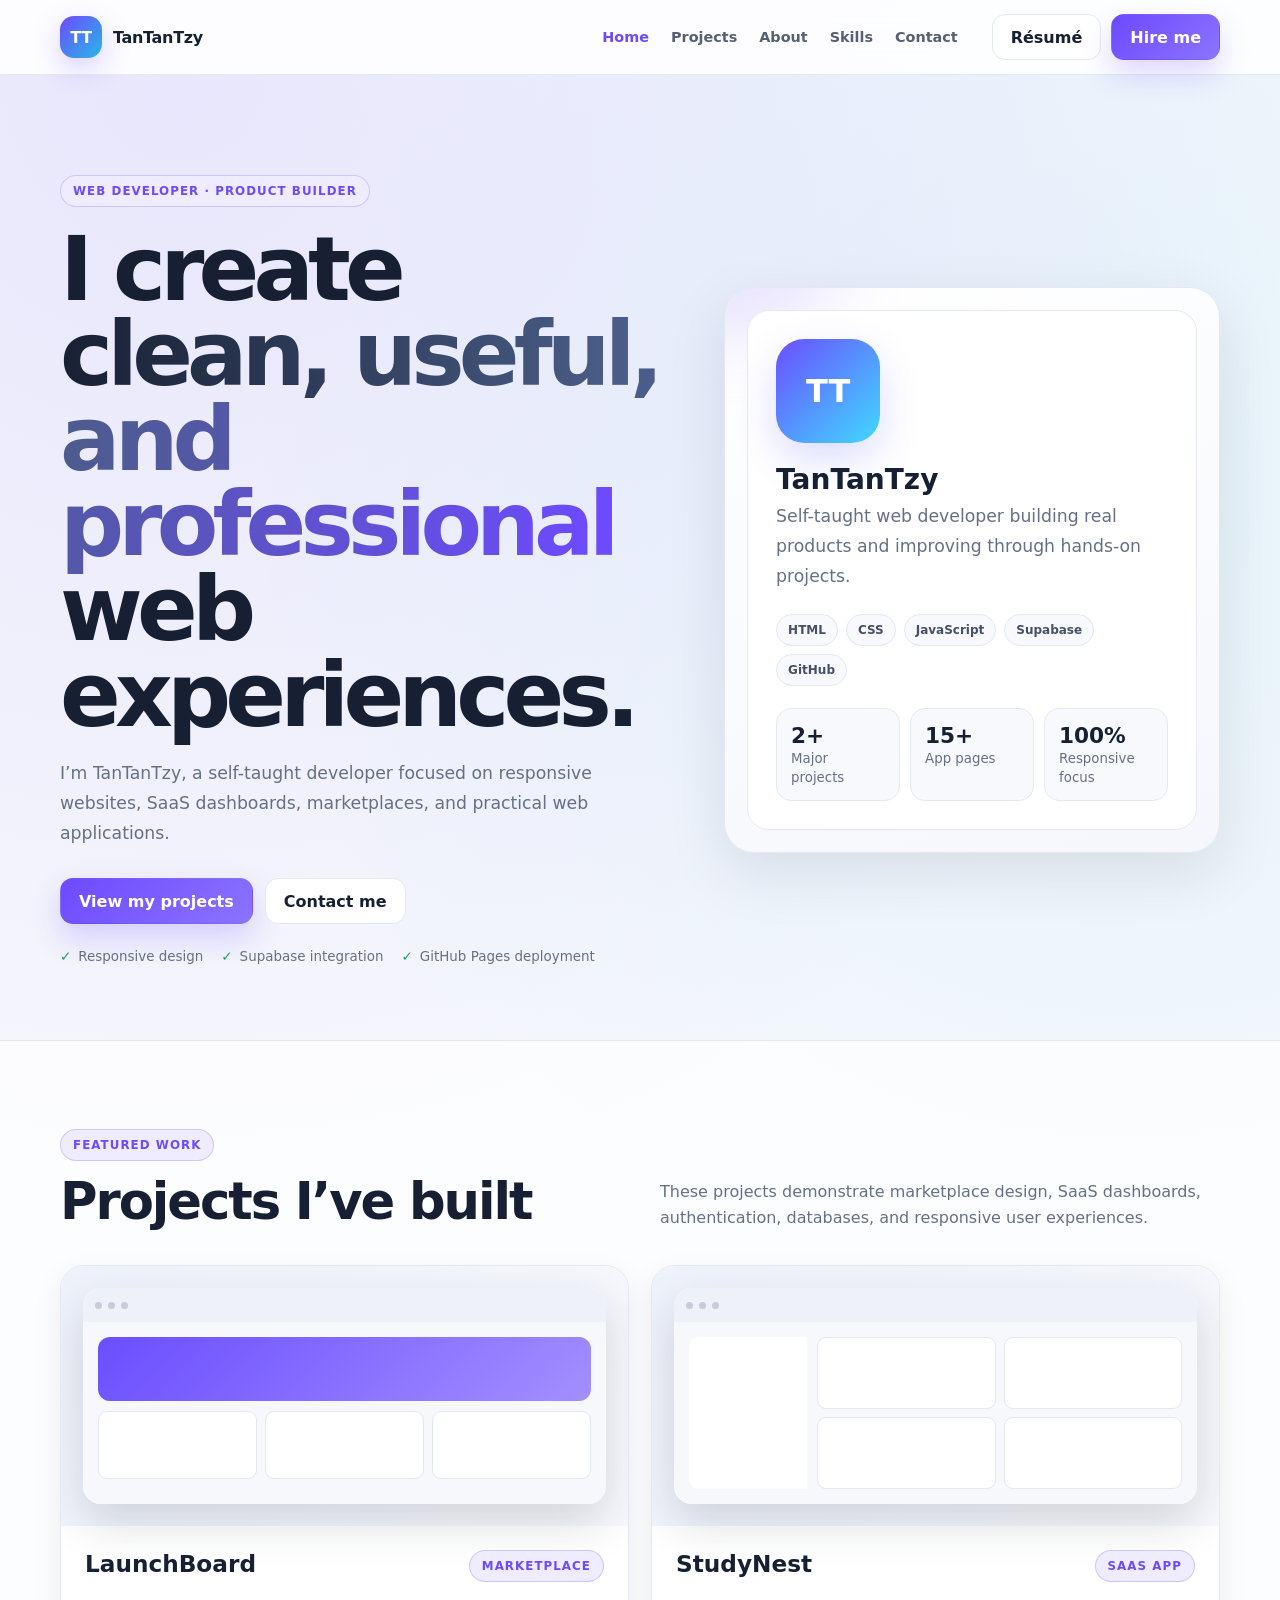
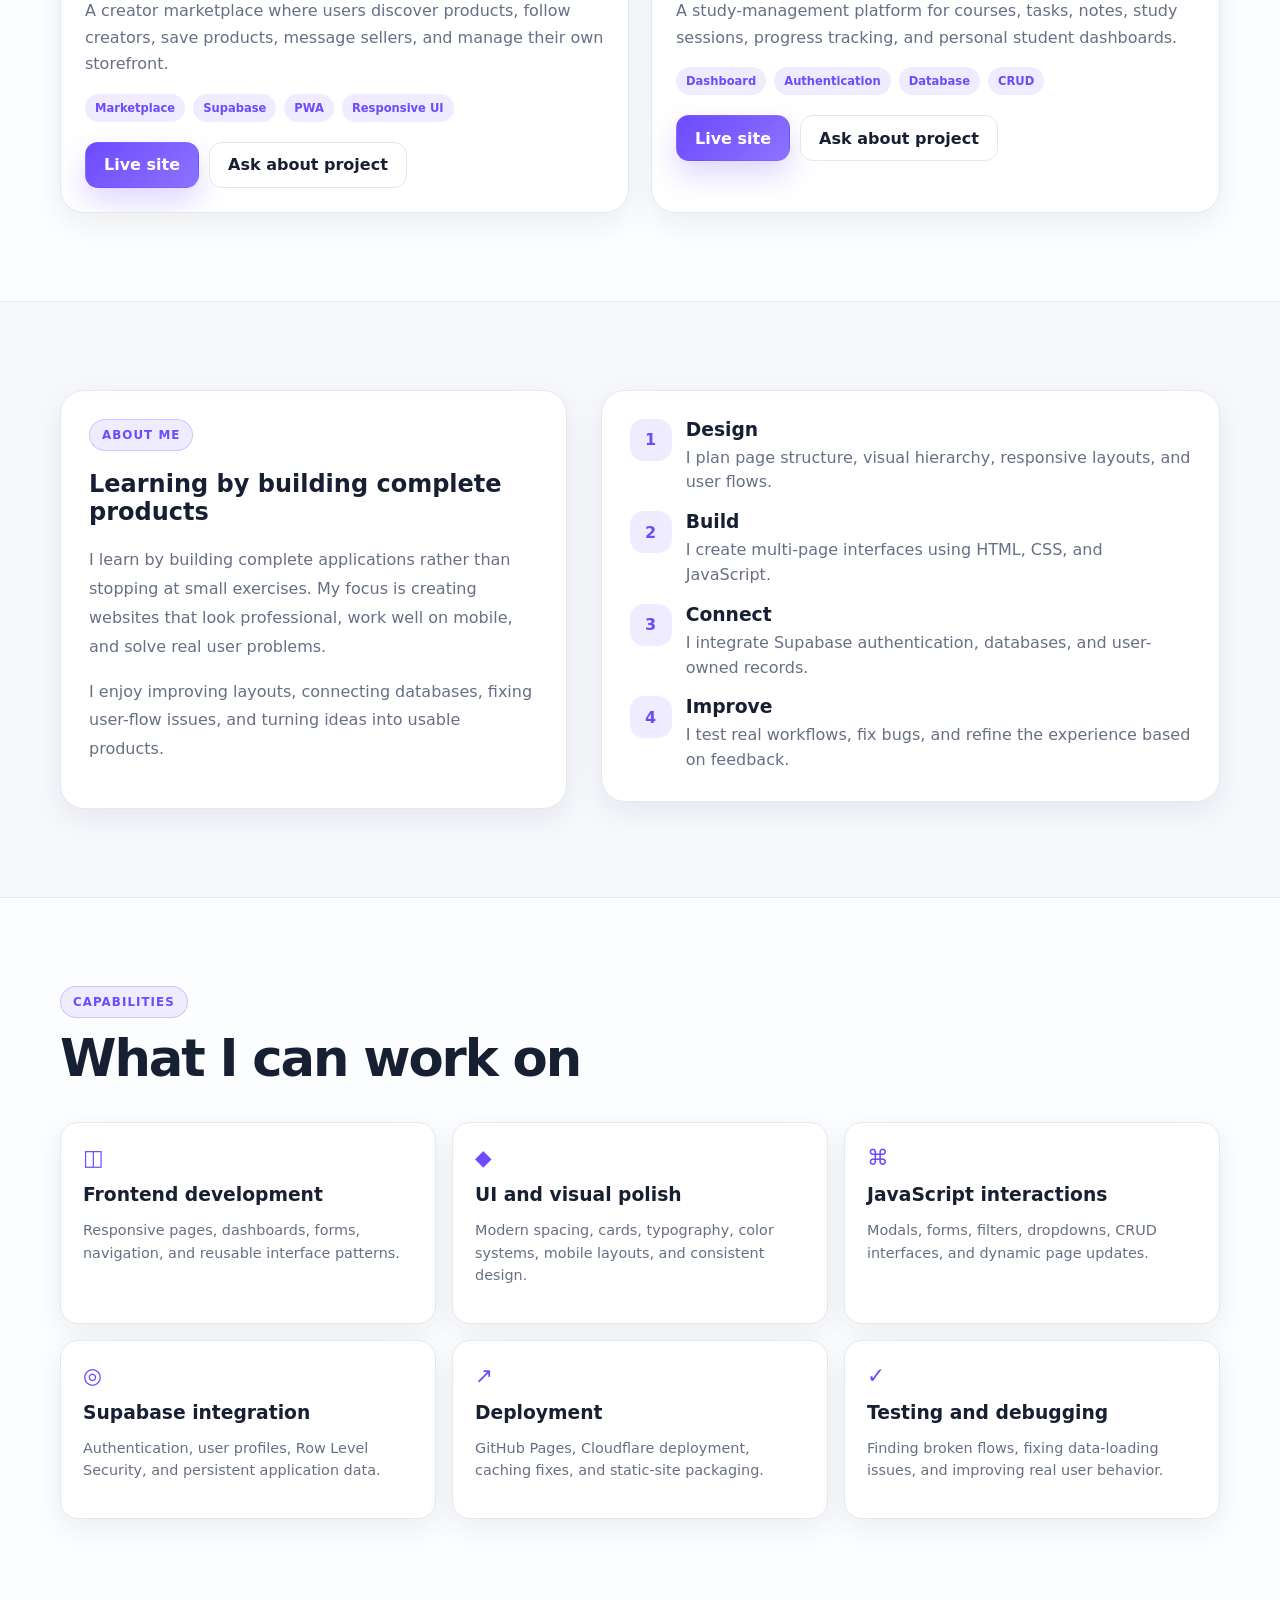
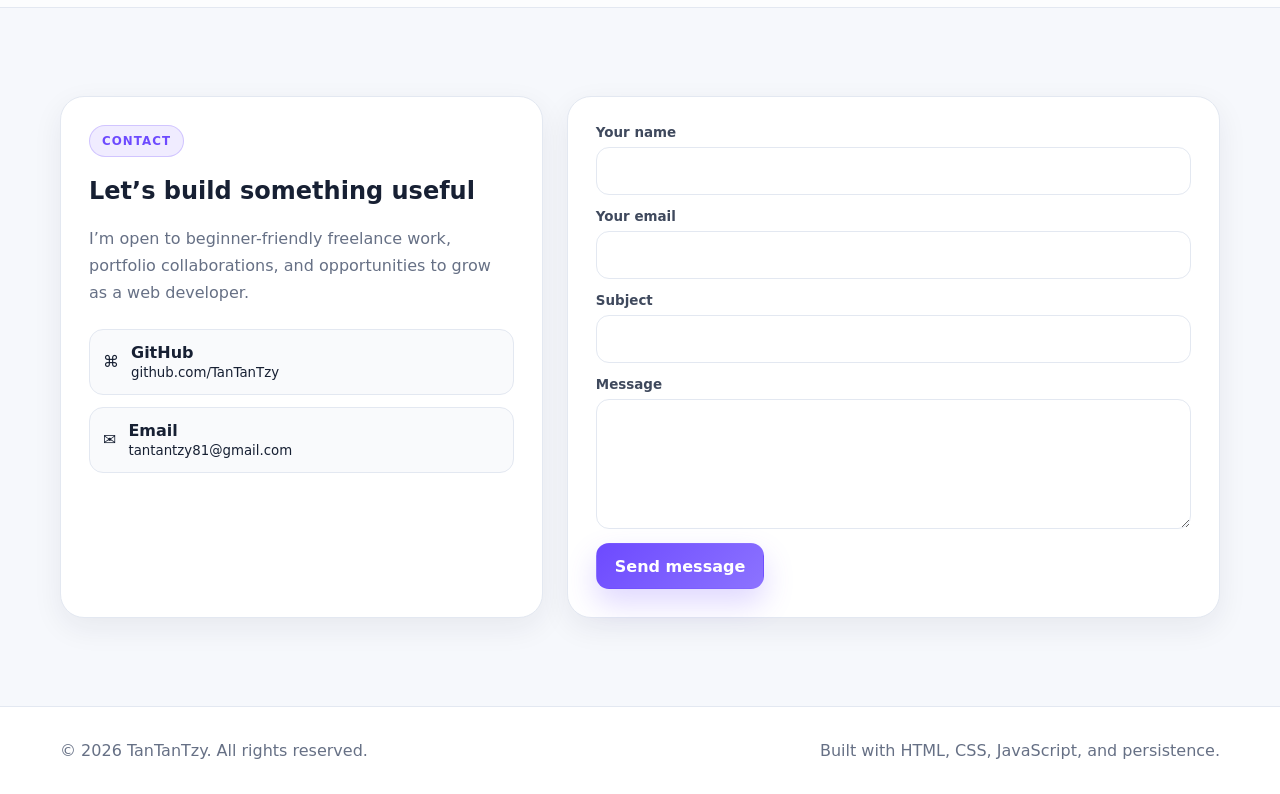
==== commit a8df7626: "Update index.html" ====
--- a/index.html
+++ b/index.html
@@ -149,7 +149,7 @@
       <p>I’m open to beginner-friendly freelance work, portfolio collaborations, and opportunities to grow as a web developer.</p>
       <div class="contact-list">
         <a class="contact-item" href="https://github.com/TanTanTzy" target="_blank" rel="noopener"><span>⌘</span><div><strong>GitHub</strong><br><small>github.com/TanTanTzy</small></div></a>
-        <button class="contact-item" id="copyEmail" type="button"><span>✉</span><div><strong>Email</strong><br><small>your-email@example.com</small></div></button>
+        <button class="contact-item" id="copyEmail" type="button"><span>✉</span><div><strong>Email</strong><br><small>tantantzy81@gmail.com</small></div></button>
       </div>
     </article>
     <form class="contact-form" id="contactForm">
